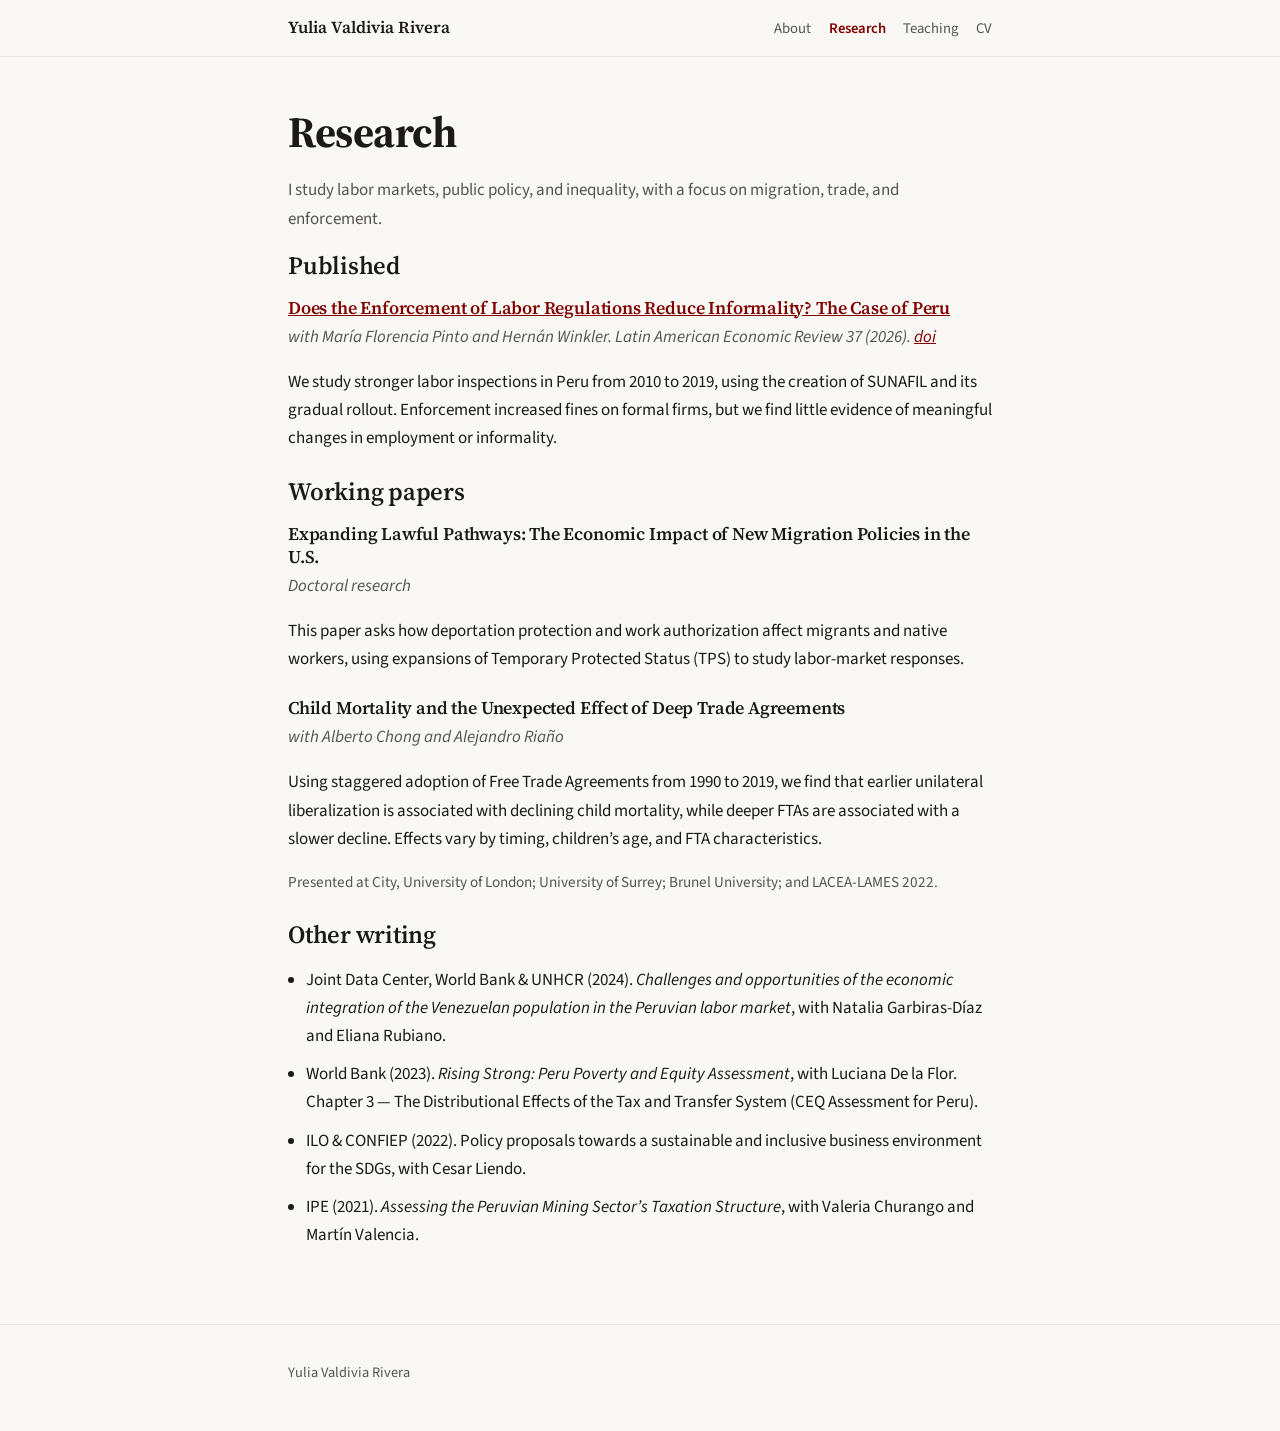
==== research.html @ c20041de "Restore warmer multipage layout with photo and shorter academic phrasing. Co-authored-by: Cursor <cu" ====
<!DOCTYPE html>
<html lang="en">
  <head>
    <meta charset="utf-8" />
    <meta name="viewport" content="width=device-width, initial-scale=1" />
    <title>Research · Yulia Valdivia Rivera</title>
    <meta
      name="description"
      content="Research by Yulia Valdivia Rivera on labor markets, migration, trade, and inequality."
    />
    <link rel="preconnect" href="https://fonts.googleapis.com" />
    <link rel="preconnect" href="https://fonts.gstatic.com" crossorigin />
    <link
      href="https://fonts.googleapis.com/css2?family=Source+Sans+3:ital,wght@0,400;0,600;0,700;1,400&family=Source+Serif+4:ital,opsz,wght@0,8..60,500;0,8..60,600;0,8..60,700;1,8..60,500&display=swap"
      rel="stylesheet"
    />
    <link rel="stylesheet" href="styles.css" />
  </head>
  <body>
    <header class="site-header">
      <div class="wrap header-inner">
        <a class="wordmark" href="index.html">Yulia Valdivia Rivera</a>
        <nav aria-label="Primary">
          <a href="index.html">About</a>
          <a href="research.html" aria-current="page">Research</a>
          <a href="teaching.html">Teaching</a>
          <a href="cv.pdf">CV</a>
        </nav>
      </div>
    </header>

    <main class="page">
      <div class="wrap">
        <h1>Research</h1>
        <p class="muted">
          I study labor markets, public policy, and inequality, with a focus on
          migration, trade, and enforcement.
        </p>

        <h2>Published</h2>
        <article class="paper">
          <h3>
            <a href="https://www.latinaer.org/index.php/laer/article/view/567"
              >Does the Enforcement of Labor Regulations Reduce Informality? The
              Case of Peru</a
            >
          </h3>
          <p class="meta">
            with María Florencia Pinto and Hernán Winkler.
            <em>Latin American Economic Review</em> 37 (2026).
            <a href="https://doi.org/10.60758/laer.v37i.567">doi</a>
          </p>
          <p>
            We study stronger labor inspections in Peru from 2010 to 2019, using
            the creation of SUNAFIL and its gradual rollout. Enforcement
            increased fines on formal firms, but we find little evidence of
            meaningful changes in employment or informality.
          </p>
        </article>

        <h2>Working papers</h2>
        <article class="paper">
          <h3>
            Expanding Lawful Pathways: The Economic Impact of New Migration
            Policies in the U.S.
          </h3>
          <p class="meta">Doctoral research</p>
          <p>
            This paper asks how deportation protection and work authorization
            affect migrants and native workers, using expansions of Temporary
            Protected Status (TPS) to study labor-market responses.
          </p>
        </article>

        <article class="paper">
          <h3>
            Child Mortality and the Unexpected Effect of Deep Trade Agreements
          </h3>
          <p class="meta">with Alberto Chong and Alejandro Riaño</p>
          <p>
            Using staggered adoption of Free Trade Agreements from 1990 to 2019,
            we find that earlier unilateral liberalization is associated with
            declining child mortality, while deeper FTAs are associated with a
            slower decline. Effects vary by timing, children’s age, and FTA
            characteristics.
          </p>
          <p class="note">
            Presented at City, University of London; University of Surrey;
            Brunel University; and LACEA-LAMES 2022.
          </p>
        </article>

        <h2>Other writing</h2>
        <ul class="pub-list">
          <li>
            Joint Data Center, World Bank &amp; UNHCR (2024).
            <em
              >Challenges and opportunities of the economic integration of the
              Venezuelan population in the Peruvian labor market</em
            >, with Natalia Garbiras-Díaz and Eliana Rubiano.
          </li>
          <li>
            World Bank (2023).
            <em>Rising Strong: Peru Poverty and Equity Assessment</em>, with
            Luciana De la Flor. Chapter 3 — The Distributional Effects of the Tax
            and Transfer System (CEQ Assessment for Peru).
          </li>
          <li>
            ILO &amp; CONFIEP (2022). Policy proposals towards a sustainable and
            inclusive business environment for the SDGs, with Cesar Liendo.
          </li>
          <li>
            IPE (2021).
            <em>Assessing the Peruvian Mining Sector’s Taxation Structure</em>,
            with Valeria Churango and Martín Valencia.
          </li>
        </ul>
      </div>
    </main>

    <footer>
      <div class="wrap">
        <p>Yulia Valdivia Rivera</p>
      </div>
    </footer>
  </body>
</html>
---- styles.css ----
:root {
  --maroon: #800000;
  --maroon-dark: #5c0000;
  --ink: #1c1917;
  --muted: #57534e;
  --line: #e7e5e4;
  --paper: #faf8f5;
  --white: #ffffff;
  --max: 44rem;
}

* {
  box-sizing: border-box;
}

html {
  scroll-behavior: smooth;
}

body {
  margin: 0;
  color: var(--ink);
  background: var(--paper);
  font-family: "Source Sans 3", system-ui, sans-serif;
  font-size: 1.0625rem;
  line-height: 1.65;
}

h1,
h2,
h3,
h4 {
  font-family: "Source Serif 4", Georgia, serif;
  font-weight: 600;
  line-height: 1.25;
  letter-spacing: -0.01em;
}

a {
  color: var(--maroon);
}

a:hover {
  color: var(--maroon-dark);
}

.wrap {
  width: min(var(--max), calc(100% - 2.5rem));
  margin-inline: auto;
}

.site-header {
  position: sticky;
  top: 0;
  z-index: 10;
  background: rgba(250, 248, 245, 0.92);
  border-bottom: 1px solid var(--line);
  backdrop-filter: blur(10px);
}

.header-inner {
  display: flex;
  align-items: baseline;
  justify-content: space-between;
  gap: 1rem;
  padding: 0.9rem 0;
}

.wordmark {
  color: var(--ink);
  text-decoration: none;
  font-family: "Source Serif 4", Georgia, serif;
  font-weight: 600;
  font-size: 1.05rem;
}

nav {
  display: flex;
  flex-wrap: wrap;
  gap: 0.85rem 1.1rem;
  font-size: 0.92rem;
}

nav a {
  color: var(--muted);
  text-decoration: none;
}

nav a:hover,
nav a[aria-current="page"] {
  color: var(--maroon);
}

nav a[aria-current="page"] {
  font-weight: 600;
}

.page {
  padding: 3rem 0 4rem;
}

.page.tight-top {
  padding-top: 0;
}

.hero {
  padding: 3.25rem 0 2.5rem;
}

.hero-grid {
  display: grid;
  grid-template-columns: 9.5rem 1fr;
  gap: 1.75rem 2rem;
  align-items: start;
}

.portrait {
  width: 9.5rem;
  height: 9.5rem;
  object-fit: cover;
  object-position: center top;
  border-radius: 50%;
  border: 1px solid var(--line);
  background: var(--white);
}

.kicker {
  margin: 0 0 0.6rem;
  color: var(--maroon);
  font-size: 0.8rem;
  font-weight: 600;
  letter-spacing: 0.08em;
  text-transform: uppercase;
}

h1 {
  margin: 0 0 0.85rem;
  font-size: clamp(2rem, 4.5vw, 2.7rem);
  font-weight: 700;
}

h2 {
  margin: 0 0 1rem;
  font-size: 1.55rem;
}

h3 {
  margin: 2rem 0 0.85rem;
  font-size: 1.1rem;
  color: var(--maroon-dark);
}

.lede,
.muted {
  color: var(--muted);
}

.hero-links {
  display: flex;
  flex-wrap: wrap;
  align-items: center;
  gap: 0.85rem 1.15rem;
  margin: 1.35rem 0 0;
}

.button {
  display: inline-block;
  padding: 0.55rem 1rem;
  border-radius: 2px;
  background: var(--maroon);
  color: var(--white);
  text-decoration: none;
  font-weight: 600;
  font-size: 0.95rem;
}

.button:hover {
  background: var(--maroon-dark);
  color: var(--white);
}

.paper {
  margin-bottom: 1.5rem;
}

.paper h3 {
  margin: 0 0 0.25rem;
  color: var(--ink);
  font-size: 1.12rem;
}

.meta {
  margin: 0 0 0.45rem;
  color: var(--muted);
  font-style: italic;
}

.note {
  color: var(--muted);
  font-size: 0.95rem;
}

.plain,
.pub-list {
  margin: 0;
  padding-left: 1.15rem;
}

.plain li,
.pub-list li {
  margin-bottom: 0.65rem;
}

.section-intro {
  margin: 1.25rem 0 0.4rem;
  font-weight: 600;
}

footer {
  padding: 1.35rem 0 2rem;
  border-top: 1px solid var(--line);
  color: var(--muted);
  font-size: 0.9rem;
}

@media (max-width: 640px) {
  .header-inner {
    flex-direction: column;
    gap: 0.5rem;
  }

  .hero-grid {
    grid-template-columns: 1fr;
    justify-items: start;
  }

  .portrait {
    width: 8.25rem;
    height: 8.25rem;
  }
}
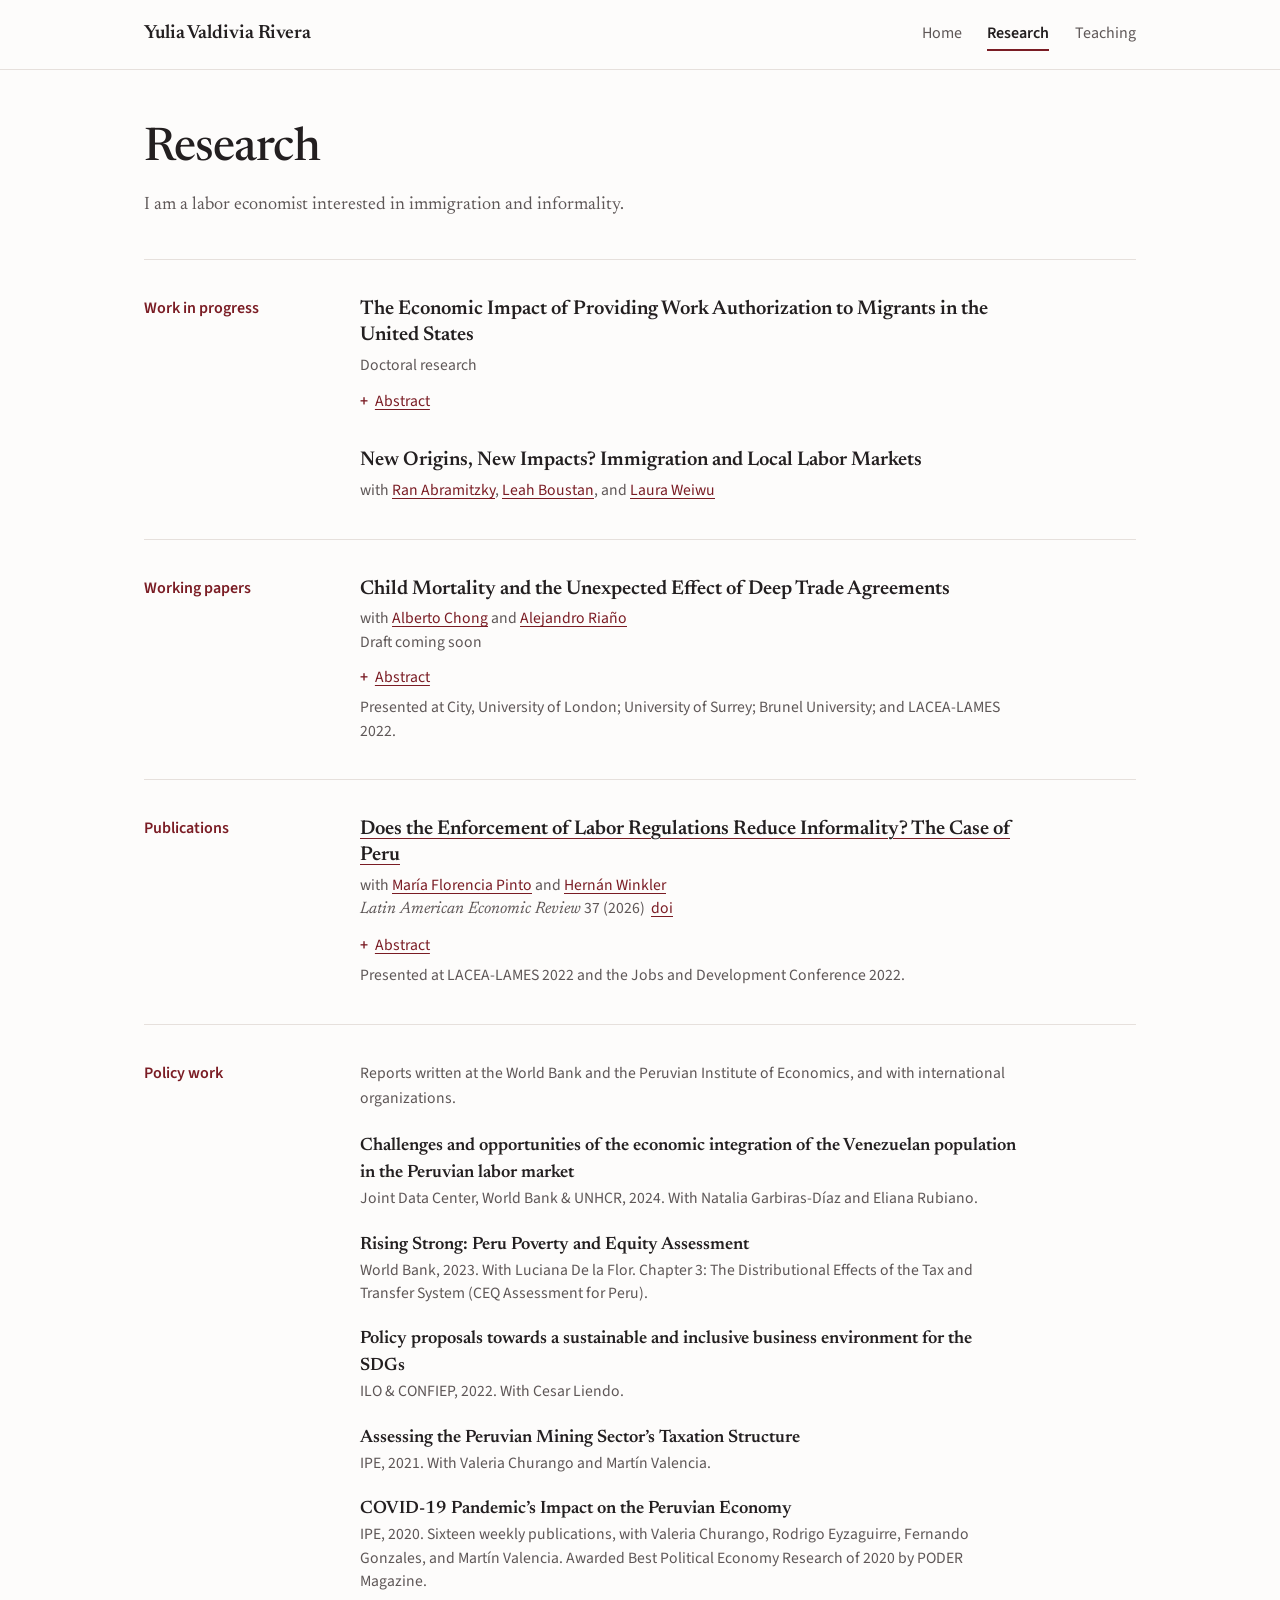
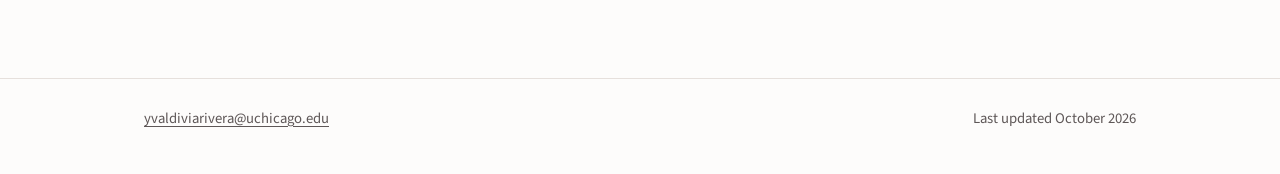
==== commit 45b99745: "Add files via upload" ====
--- a/research.html
+++ b/research.html
@@ -3,124 +3,222 @@
   <head>
     <meta charset="utf-8" />
     <meta name="viewport" content="width=device-width, initial-scale=1" />
-    <title>Research · Yulia Valdivia Rivera</title>
+    <title>Research | Yulia Valdivia Rivera</title>
     <meta
       name="description"
-      content="Research by Yulia Valdivia Rivera on labor markets, migration, trade, and inequality."
+      content="Research by Yulia Valdivia Rivera on immigration policy, local labor markets, informality, and trade. Working papers, publications, and policy reports."
+    />
+    <meta name="color-scheme" content="light" />
+    <link
+      rel="icon"
+      href="data:image/svg+xml,%3Csvg xmlns='http://www.w3.org/2000/svg' viewBox='0 0 64 64'%3E%3Crect width='64' height='64' rx='10' fill='%237a1c24'/%3E%3Ctext x='32' y='43' font-family='Georgia,serif' font-size='30' text-anchor='middle' fill='white'%3EYV%3C/text%3E%3C/svg%3E"
     />
     <link rel="preconnect" href="https://fonts.googleapis.com" />
     <link rel="preconnect" href="https://fonts.gstatic.com" crossorigin />
     <link
-      href="https://fonts.googleapis.com/css2?family=Source+Sans+3:ital,wght@0,400;0,600;0,700;1,400&family=Source+Serif+4:ital,opsz,wght@0,8..60,500;0,8..60,600;0,8..60,700;1,8..60,500&display=swap"
+      href="https://fonts.googleapis.com/css2?family=Newsreader:ital,opsz,wght@0,6..72,400;0,6..72,500;0,6..72,600;1,6..72,400&family=Source+Sans+3:wght@400;600&display=swap"
       rel="stylesheet"
     />
     <link rel="stylesheet" href="styles.css" />
   </head>
   <body>
+    <a class="skip" href="#main">Skip to content</a>
+
     <header class="site-header">
       <div class="wrap header-inner">
         <a class="wordmark" href="index.html">Yulia Valdivia Rivera</a>
-        <nav aria-label="Primary">
-          <a href="index.html">About</a>
+        <nav class="site-nav" aria-label="Primary">
+          <a href="index.html">Home</a>
           <a href="research.html" aria-current="page">Research</a>
           <a href="teaching.html">Teaching</a>
-          <a href="cv.pdf">CV</a>
         </nav>
       </div>
     </header>
 
-    <main class="page">
+    <main id="main">
       <div class="wrap">
-        <h1>Research</h1>
-        <p class="muted">
-          I study labor markets, public policy, and inequality, with a focus on
-          migration, trade, and enforcement.
-        </p>
-
-        <h2>Published</h2>
-        <article class="paper">
-          <h3>
-            <a href="https://www.latinaer.org/index.php/laer/article/view/567"
-              >Does the Enforcement of Labor Regulations Reduce Informality? The
-              Case of Peru</a
-            >
-          </h3>
-          <p class="meta">
-            with María Florencia Pinto and Hernán Winkler.
-            <em>Latin American Economic Review</em> 37 (2026).
-            <a href="https://doi.org/10.60758/laer.v37i.567">doi</a>
+        <div class="page-title">
+          <h1>Research</h1>
+          <p>
+            I am a labor economist interested in immigration and informality. 
           </p>
-          <p>
-            We study stronger labor inspections in Peru from 2010 to 2019, using
-            the creation of SUNAFIL and its gradual rollout. Enforcement
-            increased fines on formal firms, but we find little evidence of
-            meaningful changes in employment or informality.
-          </p>
-        </article>
-
-        <h2>Working papers</h2>
-        <article class="paper">
-          <h3>
-            Expanding Lawful Pathways: The Economic Impact of New Migration
-            Policies in the U.S.
-          </h3>
-          <p class="meta">Doctoral research</p>
-          <p>
-            This paper asks how deportation protection and work authorization
-            affect migrants and native workers, using expansions of Temporary
-            Protected Status (TPS) to study labor-market responses.
-          </p>
-        </article>
-
-        <article class="paper">
-          <h3>
-            Child Mortality and the Unexpected Effect of Deep Trade Agreements
-          </h3>
-          <p class="meta">with Alberto Chong and Alejandro Riaño</p>
-          <p>
-            Using staggered adoption of Free Trade Agreements from 1990 to 2019,
-            we find that earlier unilateral liberalization is associated with
-            declining child mortality, while deeper FTAs are associated with a
-            slower decline. Effects vary by timing, children’s age, and FTA
-            characteristics.
-          </p>
-          <p class="note">
-            Presented at City, University of London; University of Surrey;
-            Brunel University; and LACEA-LAMES 2022.
-          </p>
-        </article>
-
-        <h2>Other writing</h2>
-        <ul class="pub-list">
-          <li>
-            Joint Data Center, World Bank &amp; UNHCR (2024).
-            <em
-              >Challenges and opportunities of the economic integration of the
-              Venezuelan population in the Peruvian labor market</em
-            >, with Natalia Garbiras-Díaz and Eliana Rubiano.
-          </li>
-          <li>
-            World Bank (2023).
-            <em>Rising Strong: Peru Poverty and Equity Assessment</em>, with
-            Luciana De la Flor. Chapter 3 — The Distributional Effects of the Tax
-            and Transfer System (CEQ Assessment for Peru).
-          </li>
-          <li>
-            ILO &amp; CONFIEP (2022). Policy proposals towards a sustainable and
-            inclusive business environment for the SDGs, with Cesar Liendo.
-          </li>
-          <li>
-            IPE (2021).
-            <em>Assessing the Peruvian Mining Sector’s Taxation Structure</em>,
-            with Valeria Churango and Martín Valencia.
-          </li>
-        </ul>
+        </div>
+
+        <section class="group" aria-labelledby="wip">
+          <h2 id="wip">Work in progress</h2>
+          <div class="group-body">
+            <article class="paper" id="work-authorization">
+              <h3>
+                The Economic Impact of Providing Work Authorization to Migrants in the United States
+              </h3>
+              <p class="paper-meta">Doctoral research</p>
+              <details class="paper-details">
+                <summary>Abstract</summary>
+                <p class="abstract-text">
+                  This study investigates how granting deportation protection and
+                  work authorization to immigrants in the United States influences
+                  economic opportunities for both migrants and native workers. By
+                  exploiting the expansion of the Temporary Protected Status (TPS)
+                  program, this paper aims to explore the extent to which TPS
+                  affects labor market behavior among beneficiaries, and whether it
+                  creates competition for jobs or complements the labor supply.
+                  This paper contributes to the understanding of how recent
+                  policies that expand lawful pathways to immigrate into the U.S.
+                  influence labor market dynamics.
+                </p>
+              </details>
+            </article>
+
+            <article class="paper" id="new-origins">
+              <h3>New Origins, New Impacts? Immigration and Local Labor Markets</h3>
+              <p class="paper-meta">with <a href="https://ranabr.people.stanford.edu/">Ran Abramitzky</a>, <a href="https://lboustan.scholar.princeton.edu/">Leah Boustan</a>, and <a href="https://lauraweiwu.com/">Laura Weiwu</a></p>
+            </article>
+          </div>
+        </section>
+
+        <section class="group" aria-labelledby="working">
+          <h2 id="working">Working papers</h2>
+          <div class="group-body">
+            <article class="paper">
+              <h3>Child Mortality and the Unexpected Effect of Deep Trade Agreements</h3>
+              <p class="paper-meta">with <a href="https://ays.gsu.edu/profile/alberto-chong/">Alberto Chong</a> and <a href="https://alejandroriano.weebly.com/">Alejandro Riaño</a><br />Draft coming soon</p>
+              <details class="paper-details">
+                <summary>Abstract</summary>
+                <p class="abstract-text">
+                  Child mortality has been declining secularly across the world at
+                  the same time that globalization has advanced and deepened. Are
+                  these two trends related? We use a staggered adoption
+                  difference-in-differences design based on countries’ first
+                  signature of a Free Trade Agreement (FTA) over the period 1990
+                  to 2019. We find that while earlier episodes of unilateral trade
+                  liberalization have led to a decline in child mortality, the use
+                  of broader and more encompassing FTAs has resulted in a
+                  reduction in the decline rate of child mortality. Countries that
+                  have signed deep FTAs see an increase of 4 deaths per 1,000 live
+                  births relative to the counterfactual group based on countries
+                  that have yet to sign an FTA, but that do so during our period
+                  of analysis. The effect of FTAs on child mortality is highly
+                  heterogeneous across countries depending on the timing of
+                  introduction. We examine how the effect varies across
+                  children’s age and FTA characteristics and explore some
+                  potential mechanisms that explain the impact.
+                </p>
+              </details>
+              <p class="paper-meta">
+                Presented at City, University of London; University of Surrey;
+                Brunel University; and LACEA-LAMES 2022.
+              </p>
+            </article>
+          </div>
+        </section>
+
+        <section class="group" aria-labelledby="published">
+          <h2 id="published">Publications</h2>
+          <div class="group-body">
+            <article class="paper">
+              <h3>
+                <a href="https://www.latinaer.org/index.php/laer/article/view/567"
+                  >Does the Enforcement of Labor Regulations Reduce Informality?
+                  The Case of Peru</a
+                >
+              </h3>
+              <p class="paper-meta">
+                with <a href="https://sites.google.com/view/mariaflorenciapinto/home">María Florencia Pinto</a> and <a href="https://hernanwinkler.com/">Hernán Winkler</a><br />
+                <em>Latin American Economic Review</em> 37 (2026)
+                &nbsp;<a href="https://doi.org/10.60758/laer.v37i.567">doi</a>
+              </p>
+              <details class="paper-details">
+                <summary>Abstract</summary>
+                <p class="abstract-text">
+                  This paper examines the effects of strengthened labor
+                  regulation enforcement on labor market outcomes in Peru from
+                  2010 to 2019. In 2013, the Peruvian government established a
+                  national labor inspection agency, which was progressively
+                  rolled out nationwide. This reform led to a substantial
+                  increase in the frequency and severity of fines imposed on
+                  formal firms. Despite this heightened enforcement, our
+                  analysis using extended two-way fixed effects models finds no
+                  significant effects on overall employment levels. Moreover,
+                  there is no evidence of changes along either the intensive
+                  margin (informal employment within formal firms) or the
+                  extensive margin (the share of employment in informal firms).
+                  These findings suggest that increased enforcement of labor
+                  regulations did not lead to measurable shifts in labor
+                  informality or employment outcomes during this period.
+                </p>
+              </details>
+              <p class="paper-meta">
+                Presented at LACEA-LAMES 2022 and the Jobs and Development
+                Conference 2022.
+              </p>
+            </article>
+          </div>
+        </section>
+
+                <section class="group" aria-labelledby="reports">
+          <h2 id="reports">Policy work</h2>
+          <div class="group-body">
+            <p class="group-intro">
+              Reports written at the World Bank and the Peruvian Institute of
+              Economics, and with international organizations.
+            </p>
+            <ul class="entries">
+              <li>
+                <span class="title"
+                  >Challenges and opportunities of the economic integration of the
+                  Venezuelan population in the Peruvian labor market</span
+                >
+                <span class="detail"
+                  >Joint Data Center, World Bank &amp; UNHCR, 2024. With Natalia
+                  Garbiras-Díaz and Eliana Rubiano.</span
+                >
+              </li>
+              <li>
+                <span class="title">Rising Strong: Peru Poverty and Equity Assessment</span>
+                <span class="detail"
+                  >World Bank, 2023. With Luciana De la Flor. Chapter 3: The
+                  Distributional Effects of the Tax and Transfer System (CEQ
+                  Assessment for Peru).</span
+                >
+              </li>
+              <li>
+                <span class="title"
+                  >Policy proposals towards a sustainable and inclusive business
+                  environment for the SDGs</span
+                >
+                <span class="detail">ILO &amp; CONFIEP, 2022. With Cesar Liendo.</span>
+              </li>
+              <li>
+                <span class="title"
+                  >Assessing the Peruvian Mining Sector’s Taxation Structure</span
+                >
+                <span class="detail"
+                  >IPE, 2021. With Valeria Churango and Martín Valencia.</span
+                >
+              </li>
+              <li>
+                <span class="title"
+                  >COVID-19 Pandemic’s Impact on the Peruvian Economy</span
+                >
+                <span class="detail"
+                  >IPE, 2020. Sixteen weekly publications, with Valeria Churango,
+                  Rodrigo Eyzaguirre, Fernando Gonzales, and Martín Valencia.
+                  Awarded Best Political Economy Research of 2020 by PODER
+                  Magazine.</span
+                >
+              </li>
+            </ul>
+          </div>
+        </section>
       </div>
     </main>
 
-    <footer>
-      <div class="wrap">
-        <p>Yulia Valdivia Rivera</p>
+    <footer class="site-footer">
+      <div class="wrap footer-inner">
+        <p>
+          <a href="mailto:yvaldiviarivera@uchicago.edu">yvaldiviarivera@uchicago.edu</a>
+        </p>
+        <p>Last updated October 2026</p>
       </div>
     </footer>
   </body>
--- a/styles.css
+++ b/styles.css
@@ -1,241 +1,561 @@
+/* Yulia Valdivia Rivera: academic site
+   Type: Newsreader (reading), Source Sans 3 (interface)
+   Color: one maroon accent on a near-white page, with a dark-mode counterpart */
+
 :root {
-  --maroon: #800000;
-  --maroon-dark: #5c0000;
-  --ink: #1c1917;
-  --muted: #57534e;
-  --line: #e7e5e4;
-  --paper: #faf8f5;
-  --white: #ffffff;
-  --max: 44rem;
-}
-
-* {
+  --maroon: #7a1c24;
+  --maroon-deep: #571318;
+  --link: #7a1c24;
+  --ink: #231f20;
+  --muted: #5e5757;
+  --line: #e6e0dc;
+  --tint: #f5f1ee;
+  --bg: #fdfcfb;
+  --on-accent: #ffffff;
+  --button: #7a1c24;
+  --button-hover: #571318;
+
+  --serif: "Newsreader", Georgia, "Times New Roman", serif;
+  --sans: "Source Sans 3", system-ui, -apple-system, "Segoe UI", sans-serif;
+
+  --page: 62rem;
+  --label-col: 11rem;
+}
+
+*,
+*::before,
+*::after {
   box-sizing: border-box;
 }
 
 html {
-  scroll-behavior: smooth;
+  -webkit-text-size-adjust: 100%;
 }
 
 body {
   margin: 0;
-  color: var(--ink);
-  background: var(--paper);
-  font-family: "Source Sans 3", system-ui, sans-serif;
-  font-size: 1.0625rem;
-  line-height: 1.65;
+  background: var(--bg);
+  color: var(--ink);
+  font-family: var(--serif);
+  font-size: 1.125rem;
+  line-height: 1.6;
+  font-optical-sizing: auto;
 }
 
 h1,
 h2,
-h3,
-h4 {
-  font-family: "Source Serif 4", Georgia, serif;
-  font-weight: 600;
-  line-height: 1.25;
-  letter-spacing: -0.01em;
+h3 {
+  margin: 0;
+  font-weight: 500;
+  line-height: 1.2;
+}
+
+p {
+  margin: 0 0 1rem;
 }
 
 a {
-  color: var(--maroon);
+  color: var(--link);
+  text-decoration-thickness: 1px;
+  text-underline-offset: 0.18em;
 }
 
 a:hover {
-  color: var(--maroon-dark);
+  color: var(--maroon-deep);
+}
+
+:focus-visible {
+  outline: 2px solid var(--link);
+  outline-offset: 3px;
+  border-radius: 2px;
+}
+
+.skip {
+  position: absolute;
+  left: -999px;
+  top: 0.5rem;
+  z-index: 20;
+  padding: 0.5rem 0.9rem;
+  background: var(--button);
+  color: var(--on-accent);
+  font-family: var(--sans);
+  font-size: 0.95rem;
+}
+
+.skip:focus {
+  left: 0.75rem;
 }
 
 .wrap {
-  width: min(var(--max), calc(100% - 2.5rem));
+  width: min(var(--page), calc(100% - 3rem));
   margin-inline: auto;
 }
 
+/* ---------- Header ---------- */
+
 .site-header {
-  position: sticky;
-  top: 0;
-  z-index: 10;
-  background: rgba(250, 248, 245, 0.92);
   border-bottom: 1px solid var(--line);
-  backdrop-filter: blur(10px);
 }
 
 .header-inner {
   display: flex;
   align-items: baseline;
   justify-content: space-between;
-  gap: 1rem;
-  padding: 0.9rem 0;
+  gap: 0.75rem 2rem;
+  padding: 1.15rem 0;
 }
 
 .wordmark {
   color: var(--ink);
+  font-size: 1.2rem;
+  font-weight: 600;
+  letter-spacing: -0.005em;
   text-decoration: none;
-  font-family: "Source Serif 4", Georgia, serif;
-  font-weight: 600;
-  font-size: 1.05rem;
-}
-
-nav {
+}
+
+.wordmark:hover {
+  color: var(--ink);
+}
+
+.site-nav {
+  display: flex;
+  gap: 0.25rem 1.6rem;
+  font-family: var(--sans);
+  font-size: 1rem;
+}
+
+.site-nav a {
+  padding: 0.15rem 0;
+  border-bottom: 2px solid transparent;
+  color: var(--muted);
+  text-decoration: none;
+}
+
+.site-nav a:hover {
+  color: var(--ink);
+}
+
+.site-nav a[aria-current="page"] {
+  border-bottom-color: var(--maroon);
+  color: var(--ink);
+  font-weight: 600;
+}
+
+/* ---------- Home ---------- */
+
+.home {
+  display: grid;
+  grid-template-columns: 12rem minmax(0, 1fr);
+  gap: 3.5rem;
+  align-items: start;
+  padding: 4rem 0 5rem;
+}
+
+.portrait {
+  display: block;
+  width: 100%;
+  height: auto;
+  aspect-ratio: 5 / 12;
+  object-fit: cover;
+  object-position: center 20%;
+  border-radius: 3px;
+  background: var(--tint);
+}
+
+.icon-row {
+  display: flex;
+  justify-content: center;
+  gap: 1.4rem;
+  margin: 1rem 0 0;
+  padding: 0;
+  list-style: none;
+}
+
+.icon-row a {
+  display: block;
+  color: var(--muted);
+  line-height: 0;
+}
+
+.icon-row a:hover {
+  color: var(--maroon);
+}
+
+.content h1 {
+  font-size: clamp(2rem, 4.4vw, 2.6rem);
+  letter-spacing: -0.02em;
+  line-height: 1.1;
+}
+
+.affiliation {
+  margin: 0.7rem 0 1.9rem;
+  color: var(--muted);
+  font-family: var(--sans);
+  font-size: 1.02rem;
+}
+
+.affiliation a {
+  color: inherit;
+}
+
+.statement {
+  max-width: 44rem;
+  margin-bottom: 1.4rem;
+  font-size: 1.15rem;
+  line-height: 1.55;
+}
+
+.bio {
+  max-width: 44rem;
+  color: var(--muted);
+}
+
+.bio a {
+  color: inherit;
+}
+
+.contact-line {
+  margin: 1.75rem 0 0;
+  font-family: var(--sans);
+  font-size: 1rem;
+  line-height: 1.8;
+}
+
+.current {
+  margin-top: 5rem;
+  padding-top: 2.75rem;
+  border-top: 1px solid var(--line);
+}
+
+.current h2 {
+  margin-bottom: 1.75rem;
+  font-size: 1.3rem;
+  font-weight: 600;
+}
+
+.current .paper {
+  max-width: 44rem;
+  margin-bottom: 2.4rem;
+}
+
+.button {
+  display: inline-block;
+  padding: 0.5rem 1.05rem;
+  border-radius: 2px;
+  background: var(--button);
+  color: var(--on-accent);
+  font-family: var(--sans);
+  font-size: 0.98rem;
+  font-weight: 600;
+  text-decoration: none;
+}
+
+.group-intro {
+  margin: 0 0 1.4rem;
+  color: var(--muted);
+  font-family: var(--sans);
+  font-size: 0.98rem;
+}
+
+/* ---------- Page layout shared by Research, Teaching, CV ---------- */
+
+.page-title {
+  padding: 3.25rem 0 2.5rem;
+}
+
+.page-title h1 {
+  font-size: clamp(2.1rem, 4.6vw, 2.9rem);
+  letter-spacing: -0.02em;
+}
+
+.page-title p {
+  max-width: 36rem;
+  margin: 0.8rem 0 0;
+  color: var(--muted);
+}
+
+.group {
+  display: grid;
+  grid-template-columns: var(--label-col) minmax(0, 1fr);
+  gap: 0 2.5rem;
+  padding: 2.25rem 0;
+  border-top: 1px solid var(--line);
+}
+
+.group:last-of-type {
+  margin-bottom: 3rem;
+}
+
+.group > h2 {
+  font-family: var(--sans);
+  font-size: 1rem;
+  font-weight: 600;
+  line-height: 1.5;
+  color: var(--maroon);
+}
+
+.group-body {
+  max-width: 41rem;
+}
+
+.group-body > :last-child {
+  margin-bottom: 0;
+}
+
+/* ---------- Papers ---------- */
+
+.paper {
+  margin-bottom: 2.1rem;
+}
+
+.paper:last-child {
+  margin-bottom: 0;
+}
+
+.paper h3 {
+  font-size: 1.25rem;
+  font-weight: 600;
+  line-height: 1.3;
+}
+
+.paper h3 a {
+  color: var(--ink);
+  text-decoration-color: var(--maroon);
+  text-decoration-thickness: 1px;
+}
+
+.paper h3 a:hover {
+  color: var(--maroon);
+}
+
+.paper-meta {
+  margin: 0.35rem 0 0;
+  color: var(--muted);
+  font-family: var(--sans);
+  font-size: 0.98rem;
+  line-height: 1.5;
+}
+
+.paper-meta em {
+  font-family: var(--serif);
+  font-size: 1.04rem;
+}
+
+.paper-links {
   display: flex;
   flex-wrap: wrap;
-  gap: 0.85rem 1.1rem;
+  gap: 0.25rem 1.4rem;
+  margin: 0.6rem 0 0;
+  padding: 0;
+  list-style: none;
+  font-family: var(--sans);
+  font-size: 0.98rem;
+}
+
+.paper-details {
+  margin-top: 0.7rem;
+  font-family: var(--sans);
+  font-size: 0.98rem;
+}
+
+.paper-details > summary {
+  display: inline-block;
+  cursor: pointer;
+  color: var(--link);
+  list-style: none;
+  text-decoration: underline;
+  text-decoration-thickness: 1px;
+  text-underline-offset: 0.18em;
+}
+
+.paper-details > summary::-webkit-details-marker {
+  display: none;
+}
+
+.paper-details > summary::before {
+  content: "+";
+  display: inline-block;
+  width: 0.95em;
+  font-weight: 600;
+}
+
+.paper-details[open] > summary::before {
+  content: "\2212";
+}
+
+.abstract-text {
+  margin: 0.6rem 0 0;
+  padding-left: 1rem;
+  border-left: 2px solid var(--line);
+  color: var(--ink);
+  font-family: var(--serif);
+  font-size: 1.04rem;
+  line-height: 1.6;
+}
+
+.role-heading {
+  margin: 0 0 0.9rem;
+  color: var(--muted);
+  font-family: var(--sans);
+  font-size: 0.95rem;
+  font-weight: 600;
+  line-height: 1.4;
+}
+
+.group-body .entries + .role-heading {
+  margin-top: 1.9rem;
+}
+
+/* Plain list entries (reports, teaching) */
+
+.entries {
+  margin: 0;
+  padding: 0;
+  list-style: none;
+}
+
+.entries li {
+  margin-bottom: 1.3rem;
+  line-height: 1.5;
+}
+
+.entries li:last-child {
+  margin-bottom: 0;
+}
+
+.entries .detail {
+  display: block;
+  color: var(--muted);
+  font-family: var(--sans);
+  font-size: 0.98rem;
+}
+
+.entries .title {
+  font-weight: 600;
+}
+
+/* Entries with the term on the same line as the title */
+
+.entries + .entries {
+  margin-top: 1.3rem;
+}
+
+.entries--inline li {
+  margin-bottom: 0.85rem;
+}
+
+.entries--inline .detail {
+  display: inline;
+}
+
+.entries--inline .detail::before {
+  content: "\00b7";
+  margin: 0 0.55em;
+  color: var(--muted);
+}
+
+/* ---------- CV ---------- */
+
+.cv-actions {
+  margin: 0 0 1.5rem;
+}
+
+.cv-frame {
+  display: block;
+  width: 100%;
+  height: min(85vh, 60rem);
+  border: 1px solid var(--line);
+  border-radius: 3px;
+  background: var(--tint);
+}
+
+.cv-fallback {
+  margin: 1rem 0 3rem;
+  color: var(--muted);
+  font-family: var(--sans);
+  font-size: 0.95rem;
+}
+
+/* ---------- Footer ---------- */
+
+.site-footer {
+  border-top: 1px solid var(--line);
+  padding: 1.75rem 0 2.75rem;
+  color: var(--muted);
+  font-family: var(--sans);
   font-size: 0.92rem;
 }
 
-nav a {
-  color: var(--muted);
-  text-decoration: none;
-}
-
-nav a:hover,
-nav a[aria-current="page"] {
-  color: var(--maroon);
-}
-
-nav a[aria-current="page"] {
-  font-weight: 600;
-}
-
-.page {
-  padding: 3rem 0 4rem;
-}
-
-.page.tight-top {
-  padding-top: 0;
-}
-
-.hero {
-  padding: 3.25rem 0 2.5rem;
-}
-
-.hero-grid {
-  display: grid;
-  grid-template-columns: 9.5rem 1fr;
-  gap: 1.75rem 2rem;
-  align-items: start;
-}
-
-.portrait {
-  width: 9.5rem;
-  height: 9.5rem;
-  object-fit: cover;
-  object-position: center top;
-  border-radius: 50%;
-  border: 1px solid var(--line);
-  background: var(--white);
-}
-
-.kicker {
-  margin: 0 0 0.6rem;
-  color: var(--maroon);
-  font-size: 0.8rem;
-  font-weight: 600;
-  letter-spacing: 0.08em;
-  text-transform: uppercase;
-}
-
-h1 {
-  margin: 0 0 0.85rem;
-  font-size: clamp(2rem, 4.5vw, 2.7rem);
-  font-weight: 700;
-}
-
-h2 {
-  margin: 0 0 1rem;
-  font-size: 1.55rem;
-}
-
-h3 {
-  margin: 2rem 0 0.85rem;
-  font-size: 1.1rem;
-  color: var(--maroon-dark);
-}
-
-.lede,
-.muted {
-  color: var(--muted);
-}
-
-.hero-links {
+.footer-inner {
   display: flex;
   flex-wrap: wrap;
-  align-items: center;
-  gap: 0.85rem 1.15rem;
-  margin: 1.35rem 0 0;
-}
-
-.button {
-  display: inline-block;
-  padding: 0.55rem 1rem;
-  border-radius: 2px;
-  background: var(--maroon);
-  color: var(--white);
-  text-decoration: none;
-  font-weight: 600;
-  font-size: 0.95rem;
-}
-
-.button:hover {
-  background: var(--maroon-dark);
-  color: var(--white);
-}
-
-.paper {
-  margin-bottom: 1.5rem;
-}
-
-.paper h3 {
-  margin: 0 0 0.25rem;
-  color: var(--ink);
-  font-size: 1.12rem;
-}
-
-.meta {
-  margin: 0 0 0.45rem;
-  color: var(--muted);
-  font-style: italic;
-}
-
-.note {
-  color: var(--muted);
-  font-size: 0.95rem;
-}
-
-.plain,
-.pub-list {
+  justify-content: space-between;
+  gap: 0.5rem 2rem;
+}
+
+.site-footer p {
   margin: 0;
-  padding-left: 1.15rem;
-}
-
-.plain li,
-.pub-list li {
-  margin-bottom: 0.65rem;
-}
-
-.section-intro {
-  margin: 1.25rem 0 0.4rem;
-  font-weight: 600;
-}
-
-footer {
-  padding: 1.35rem 0 2rem;
-  border-top: 1px solid var(--line);
-  color: var(--muted);
-  font-size: 0.9rem;
-}
-
-@media (max-width: 640px) {
+}
+
+.site-footer a {
+  color: inherit;
+}
+
+/* ---------- Small screens ---------- */
+
+@media (max-width: 52rem) {
+  .home {
+    grid-template-columns: 1fr;
+    gap: 2rem;
+    padding: 2.25rem 0 3rem;
+  }
+
+  .sidebar {
+    width: 9rem;
+  }
+
+  .sidebar .portrait {
+    aspect-ratio: 3 / 4;
+  }
+
+  .current {
+    margin-top: 3.5rem;
+  }
+
+  .group {
+    grid-template-columns: 1fr;
+    gap: 0.9rem;
+    padding: 1.75rem 0;
+  }
+
+  .statement {
+    font-size: 1.1rem;
+  }
+}
+
+@media (max-width: 34rem) {
+  body {
+    font-size: 1.0625rem;
+  }
+
+  .wrap {
+    width: calc(100% - 2.25rem);
+  }
+
   .header-inner {
     flex-direction: column;
-    gap: 0.5rem;
-  }
-
-  .hero-grid {
-    grid-template-columns: 1fr;
-    justify-items: start;
-  }
-
-  .portrait {
-    width: 8.25rem;
-    height: 8.25rem;
-  }
-}
+    gap: 0.4rem;
+  }
+
+  .site-nav {
+    gap: 0.25rem 1.25rem;
+  }
+}
+
+@media print {
+  .site-header,
+  .site-footer,
+  .skip {
+    display: none;
+  }
+}
